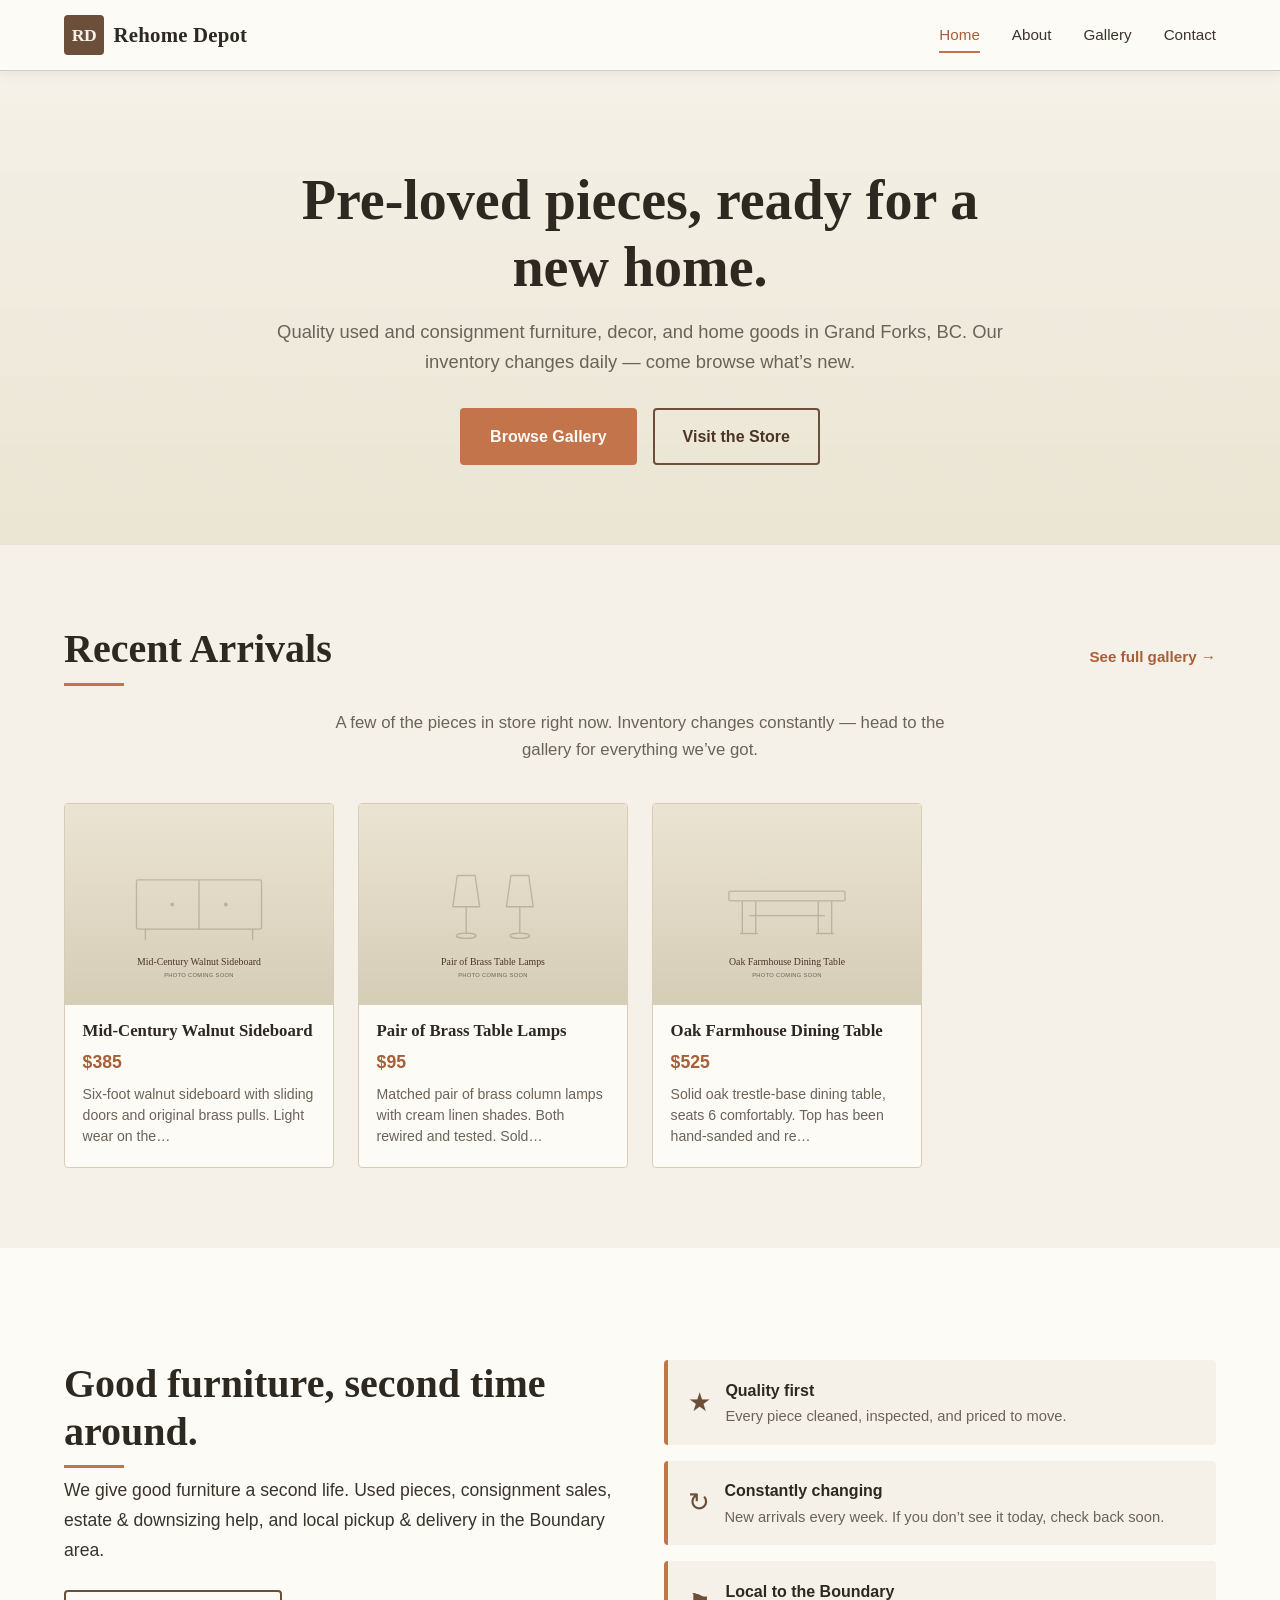
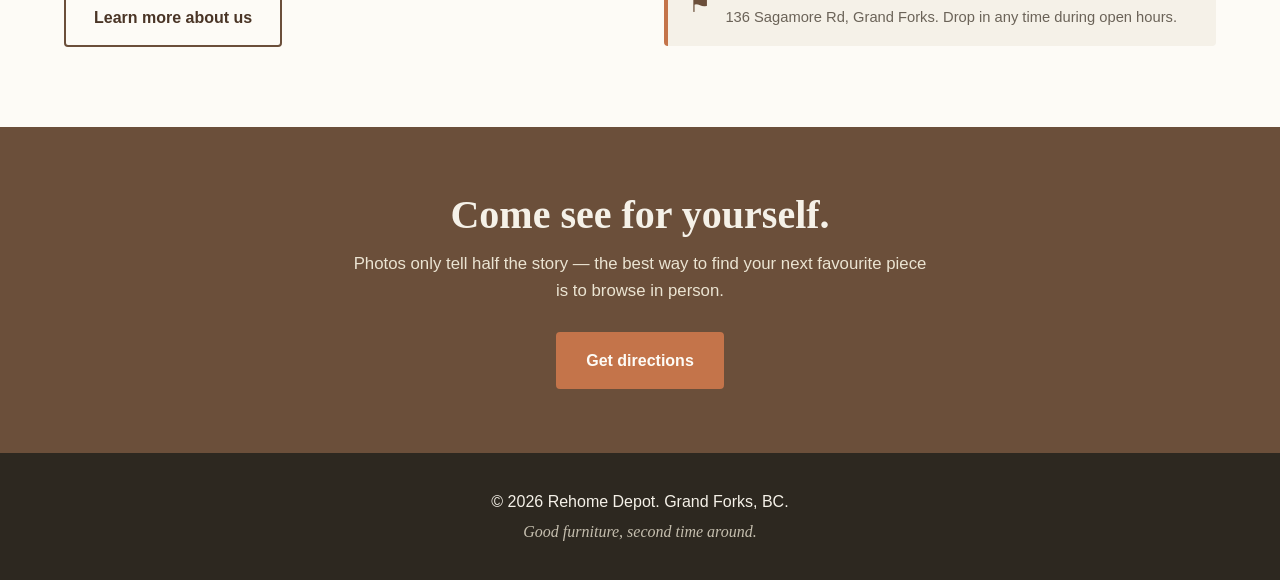
==== index.html @ f6e7d024 "Initial commit — Rehome Depot tenant website Static four-page site for a used and consignment furnit" ====
<!DOCTYPE html>
<html lang="en">
<head>
    <meta charset="UTF-8">
    <meta name="viewport" content="width=device-width, initial-scale=1.0">
    <title>Rehome Depot — Used & Consignment Furniture | Grand Forks, BC</title>
    <meta name="description" content="Quality used and consignment furniture, decor, and home goods in Grand Forks, BC. Browse our changing selection of pre-loved pieces.">
    <link rel="stylesheet" href="css/style.css">
</head>
<body>

<header class="site-header">
    <div class="container header-inner">
        <a href="index.html" class="logo">
            <span class="logo-mark">RD</span>
            <span class="logo-text">Rehome Depot</span>
        </a>
        <nav class="main-nav">
            <a href="index.html" class="active">Home</a>
            <a href="about.html">About</a>
            <a href="gallery.html">Gallery</a>
            <a href="contact.html">Contact</a>
        </nav>
        <button class="nav-toggle" aria-label="Open menu" aria-expanded="false">
            <span></span><span></span><span></span>
        </button>
    </div>
</header>

<section class="hero">
    <div class="container hero-inner">
        <h1>Pre-loved pieces, ready for a new home.</h1>
        <p class="hero-tagline">
            Quality used and consignment furniture, decor, and home goods in Grand Forks, BC.
            Our inventory changes daily &mdash; come browse what&rsquo;s new.
        </p>
        <div class="hero-actions">
            <a href="gallery.html" class="btn btn-primary">Browse Gallery</a>
            <a href="contact.html" class="btn btn-secondary">Visit the Store</a>
        </div>
    </div>
</section>

<section class="section section-featured">
    <div class="container">
        <div class="section-heading-row">
            <h2>Recent Arrivals</h2>
            <a href="gallery.html" class="link-cta">See full gallery &rarr;</a>
        </div>
        <p class="section-intro">
            A few of the pieces in store right now. Inventory changes constantly &mdash;
            head to the gallery for everything we&rsquo;ve got.
        </p>
        <div class="gallery-grid" id="featuredGrid">
            <p class="gallery-loading">Loading items&hellip;</p>
        </div>
    </div>
</section>

<section class="section section-about-teaser">
    <div class="container">
        <div class="teaser-grid">
            <div>
                <h2>Good furniture, second time around.</h2>
                <p class="lead">
                    We give good furniture a second life. Used pieces, consignment sales,
                    estate &amp; downsizing help, and local pickup &amp; delivery in the
                    Boundary area.
                </p>
                <a href="about.html" class="btn btn-secondary">Learn more about us</a>
            </div>
            <div class="teaser-stats">
                <div class="stat">
                    <span class="stat-icon" aria-hidden="true">&#9733;</span>
                    <strong>Quality first</strong>
                    <span>Every piece cleaned, inspected, and priced to move.</span>
                </div>
                <div class="stat">
                    <span class="stat-icon" aria-hidden="true">&#8635;</span>
                    <strong>Constantly changing</strong>
                    <span>New arrivals every week. If you don&rsquo;t see it today, check back soon.</span>
                </div>
                <div class="stat">
                    <span class="stat-icon" aria-hidden="true">&#9873;</span>
                    <strong>Local to the Boundary</strong>
                    <span>136 Sagamore Rd, Grand Forks. Drop in any time during open hours.</span>
                </div>
            </div>
        </div>
    </div>
</section>

<section class="section-cta">
    <div class="container cta-inner">
        <h2>Come see for yourself.</h2>
        <p>Photos only tell half the story &mdash; the best way to find your next favourite piece is to browse in person.</p>
        <a href="contact.html" class="btn btn-primary">Get directions</a>
    </div>
</section>

<footer class="site-footer">
    <div class="container footer-inner">
        <p>&copy; <span id="footerYear"></span> Rehome Depot. Grand Forks, BC.</p>
        <p class="footer-tag">Good furniture, second time around.</p>
    </div>
</footer>

<div id="lightbox" class="lightbox" hidden>
    <button class="lightbox-close" aria-label="Close">&times;</button>
    <div class="lightbox-content">
        <img id="lightboxImage" src="" alt="">
        <div class="lightbox-info">
            <h3 id="lightboxTitle"></h3>
            <p id="lightboxPrice" class="lightbox-price"></p>
            <p id="lightboxDescription"></p>
            <p id="lightboxStatus" class="lightbox-status"></p>
        </div>
    </div>
</div>

<script src="data/inventory.js"></script>
<script src="js/gallery.js"></script>
</body>
</html>
---- css/style.css ----
/* ============================================================
   Rehome Depot — Stylesheet
   Palette: warm cream, walnut, terracotta accent, deep charcoal
   ============================================================ */

:root {
    --cream: #f5f1e8;
    --cream-dark: #ebe4d2;
    --walnut: #6b4f3a;
    --walnut-dark: #4a3526;
    --terracotta: #c4744a;
    --terracotta-dark: #a85f37;
    --charcoal: #2d2820;
    --text: #3a342a;
    --text-muted: #6b6358;
    --border: #d6cdb7;
    --white: #fdfbf6;
    --shadow: 0 2px 12px rgba(45, 40, 32, 0.08);
    --shadow-lg: 0 8px 28px rgba(45, 40, 32, 0.16);
    --radius: 4px;
    --max-width: 1200px;
}

*, *::before, *::after {
    box-sizing: border-box;
}

html {
    scroll-behavior: smooth;
}

body {
    margin: 0;
    font-family: -apple-system, BlinkMacSystemFont, "Segoe UI", Roboto, sans-serif;
    font-size: 16px;
    line-height: 1.6;
    color: var(--text);
    background: var(--cream);
}

h1, h2, h3 {
    font-family: Georgia, "Times New Roman", serif;
    color: var(--charcoal);
    line-height: 1.2;
    margin: 0 0 0.6em;
}

h1 { font-size: clamp(2rem, 5vw, 3.5rem); font-weight: 700; }
h2 { font-size: clamp(1.75rem, 3.5vw, 2.5rem); font-weight: 700; margin-bottom: 1rem; }
h3 { font-size: 1.25rem; font-weight: 600; }

p { margin: 0 0 1rem; }

a { color: var(--terracotta-dark); text-decoration: none; transition: color 0.2s; }
a:hover { color: var(--walnut-dark); }

.container {
    max-width: var(--max-width);
    margin: 0 auto;
    padding: 0 1.5rem;
}

/* -------------------- Header -------------------- */

.site-header {
    position: sticky;
    top: 0;
    z-index: 100;
    background: var(--white);
    border-bottom: 1px solid var(--border);
    box-shadow: var(--shadow);
}

.header-inner {
    display: flex;
    align-items: center;
    justify-content: space-between;
    height: 70px;
}

.logo {
    display: flex;
    align-items: center;
    gap: 0.6rem;
    font-weight: 700;
    color: var(--charcoal);
}

.logo:hover { color: var(--charcoal); }

.logo-mark {
    display: inline-flex;
    align-items: center;
    justify-content: center;
    width: 40px;
    height: 40px;
    background: var(--walnut);
    color: var(--cream);
    border-radius: var(--radius);
    font-family: Georgia, serif;
    font-size: 1.1rem;
    letter-spacing: -0.02em;
}

.logo-text {
    font-family: Georgia, serif;
    font-size: 1.3rem;
    letter-spacing: 0.01em;
}

.main-nav {
    display: flex;
    gap: 2rem;
}

.main-nav a {
    color: var(--text);
    font-weight: 500;
    font-size: 0.95rem;
    position: relative;
    padding: 0.25rem 0;
}

.main-nav a:hover { color: var(--terracotta-dark); }

.main-nav a::after {
    content: "";
    position: absolute;
    left: 0; right: 0; bottom: -2px;
    height: 2px;
    background: var(--terracotta);
    transform: scaleX(0);
    transition: transform 0.2s;
}

.main-nav a:hover::after { transform: scaleX(1); }

.main-nav a.active {
    color: var(--terracotta-dark);
}

.main-nav a.active::after {
    transform: scaleX(1);
}

.nav-toggle {
    display: none;
    flex-direction: column;
    gap: 5px;
    background: none;
    border: none;
    cursor: pointer;
    padding: 0.5rem;
}

.nav-toggle span {
    display: block;
    width: 24px;
    height: 2px;
    background: var(--charcoal);
    transition: 0.2s;
}

/* -------------------- Hero -------------------- */

.hero {
    padding: 6rem 0 5rem;
    background:
        linear-gradient(rgba(245, 241, 232, 0.92), rgba(235, 228, 210, 0.95)),
        repeating-linear-gradient(
            45deg,
            transparent,
            transparent 30px,
            rgba(107, 79, 58, 0.03) 30px,
            rgba(107, 79, 58, 0.03) 60px
        );
    text-align: center;
}

.hero-inner {
    max-width: 800px;
}

.hero h1 {
    margin-bottom: 1rem;
}

.hero-tagline {
    font-size: 1.15rem;
    color: var(--text-muted);
    margin-bottom: 2rem;
    line-height: 1.6;
}

.hero-actions {
    display: flex;
    gap: 1rem;
    justify-content: center;
    flex-wrap: wrap;
}

/* -------------------- Buttons -------------------- */

.btn {
    display: inline-block;
    padding: 0.85rem 1.75rem;
    border-radius: var(--radius);
    font-weight: 600;
    font-size: 1rem;
    text-decoration: none;
    transition: all 0.2s;
    border: 2px solid transparent;
    cursor: pointer;
}

.btn-primary {
    background: var(--terracotta);
    color: var(--white);
    border-color: var(--terracotta);
}

.btn-primary:hover {
    background: var(--terracotta-dark);
    border-color: var(--terracotta-dark);
    color: var(--white);
    transform: translateY(-1px);
    box-shadow: var(--shadow);
}

.btn-secondary {
    background: transparent;
    color: var(--walnut-dark);
    border-color: var(--walnut);
}

.btn-secondary:hover {
    background: var(--walnut);
    color: var(--cream);
}

/* -------------------- Page hero (non-home pages) -------------------- */

.page-hero {
    padding: 3.5rem 0 3rem;
    background:
        linear-gradient(rgba(245, 241, 232, 0.95), rgba(235, 228, 210, 0.95)),
        repeating-linear-gradient(
            45deg,
            transparent,
            transparent 30px,
            rgba(107, 79, 58, 0.03) 30px,
            rgba(107, 79, 58, 0.03) 60px
        );
    text-align: center;
    border-bottom: 1px solid var(--border);
}

.page-hero h1 {
    font-size: clamp(1.8rem, 4vw, 2.75rem);
    margin-bottom: 0.5rem;
}

.page-hero p {
    color: var(--text-muted);
    font-size: 1.05rem;
    margin: 0;
}

/* -------------------- Sections -------------------- */

.section {
    padding: 5rem 0;
}

.section-about { background: var(--white); }
.section-gallery { background: var(--cream); }
.section-contact { background: var(--white); }
.section-featured { background: var(--cream); }
.section-about-teaser { background: var(--white); }

.section h2 {
    text-align: center;
    margin-bottom: 0.5rem;
}

.section h2::after {
    content: "";
    display: block;
    width: 60px;
    height: 3px;
    background: var(--terracotta);
    margin: 0.75rem auto 0;
}

.section-intro {
    text-align: center;
    font-size: 1.05rem;
    color: var(--text-muted);
    max-width: 650px;
    margin: 1rem auto 2.5rem;
}

.section-heading-row {
    display: flex;
    align-items: baseline;
    justify-content: space-between;
    gap: 1rem;
    flex-wrap: wrap;
    margin-bottom: 0.25rem;
}

.section-heading-row h2 {
    margin: 0;
    text-align: left;
}

.section-heading-row h2::after {
    margin: 0.6rem 0 0;
}

.link-cta {
    color: var(--terracotta-dark);
    font-weight: 600;
    font-size: 0.95rem;
    white-space: nowrap;
}

.link-cta:hover {
    color: var(--walnut-dark);
}

/* -------------------- Featured (home) -------------------- */

.section-featured .section-intro {
    margin-top: 1.5rem;
}

/* -------------------- About teaser (home) -------------------- */

.teaser-grid {
    display: grid;
    grid-template-columns: 1fr 1fr;
    gap: 3rem;
    align-items: center;
    margin-top: 2rem;
}

.teaser-grid h2 {
    text-align: left;
}

.teaser-grid h2::after {
    margin: 0.6rem 0 0;
}

.teaser-grid .lead {
    font-size: 1.1rem;
    color: var(--text);
    line-height: 1.7;
    margin-bottom: 1.5rem;
}

.teaser-stats {
    display: grid;
    gap: 1rem;
}

.stat {
    background: var(--cream);
    border-left: 4px solid var(--terracotta);
    padding: 1.1rem 1.25rem;
    border-radius: var(--radius);
    display: grid;
    grid-template-columns: auto 1fr;
    grid-template-rows: auto auto;
    column-gap: 0.9rem;
    row-gap: 0.1rem;
    align-items: center;
}

.stat-icon {
    grid-row: 1 / 3;
    font-size: 1.6rem;
    color: var(--walnut);
    line-height: 1;
}

.stat strong {
    color: var(--charcoal);
    font-size: 1rem;
}

.stat span:not(.stat-icon) {
    color: var(--text-muted);
    font-size: 0.92rem;
    line-height: 1.5;
}

/* -------------------- CTA band (home) -------------------- */

.section-cta {
    background: var(--walnut);
    color: var(--cream);
    padding: 4rem 0;
    text-align: center;
}

.cta-inner h2 {
    color: var(--cream);
    margin-bottom: 0.75rem;
}

.cta-inner h2::after {
    background: var(--terracotta);
    margin: 0.75rem auto 0;
}

.cta-inner p {
    color: var(--cream-dark);
    font-size: 1.05rem;
    margin-bottom: 1.75rem;
    max-width: 580px;
    margin-left: auto;
    margin-right: auto;
}

/* -------------------- About-page CTA row -------------------- */

.about-cta {
    display: flex;
    gap: 1rem;
    justify-content: center;
    flex-wrap: wrap;
    margin-top: 3rem;
    padding-top: 2.5rem;
    border-top: 1px solid var(--border);
}

/* -------------------- Contact note -------------------- */

.contact-note {
    margin-top: 1.5rem;
    padding-top: 1.25rem;
    border-top: 1px solid var(--border);
    color: var(--text-muted);
    font-style: italic;
    font-size: 0.95rem;
}

/* -------------------- About -------------------- */

.about-grid {
    display: grid;
    grid-template-columns: 1fr 1fr;
    gap: 3rem;
    margin-top: 2.5rem;
    align-items: start;
}

.about-text .lead {
    font-size: 1.15rem;
    color: var(--charcoal);
    line-height: 1.7;
}

.services-list {
    background: var(--cream);
    border-left: 4px solid var(--terracotta);
    padding: 1.75rem 2rem;
    border-radius: var(--radius);
}

.services-list h3 {
    margin-top: 0;
    color: var(--walnut-dark);
}

.services-list ul {
    list-style: none;
    padding: 0;
    margin: 0;
}

.services-list li {
    padding: 0.75rem 0;
    border-bottom: 1px solid var(--border);
}

.services-list li:last-child { border-bottom: none; }

.services-list strong {
    display: block;
    color: var(--charcoal);
    margin-bottom: 0.2rem;
}

.services-list span {
    color: var(--text-muted);
    font-size: 0.93rem;
}

/* -------------------- Gallery -------------------- */

.gallery-filters {
    display: flex;
    gap: 0.5rem;
    justify-content: center;
    flex-wrap: wrap;
    margin-bottom: 2.5rem;
}

.filter-btn {
    padding: 0.5rem 1.25rem;
    background: transparent;
    border: 1px solid var(--border);
    border-radius: 999px;
    color: var(--text);
    font-size: 0.9rem;
    font-weight: 500;
    cursor: pointer;
    transition: all 0.2s;
}

.filter-btn:hover {
    border-color: var(--walnut);
    color: var(--walnut-dark);
}

.filter-btn.active {
    background: var(--walnut);
    border-color: var(--walnut);
    color: var(--cream);
}

.gallery-grid {
    display: grid;
    grid-template-columns: repeat(auto-fill, minmax(260px, 1fr));
    gap: 1.5rem;
}

.gallery-loading {
    text-align: center;
    color: var(--text-muted);
    padding: 3rem 0;
    grid-column: 1 / -1;
}

.gallery-empty {
    text-align: center;
    color: var(--text-muted);
    padding: 3rem 0;
    grid-column: 1 / -1;
    font-style: italic;
}

.gallery-card {
    background: var(--white);
    border: 1px solid var(--border);
    border-radius: var(--radius);
    overflow: hidden;
    transition: transform 0.2s, box-shadow 0.2s;
    cursor: pointer;
    display: flex;
    flex-direction: column;
}

.gallery-card:hover {
    transform: translateY(-4px);
    box-shadow: var(--shadow-lg);
}

.gallery-card-image {
    position: relative;
    aspect-ratio: 4 / 3;
    background: var(--cream-dark);
    overflow: hidden;
}

.gallery-card-image img {
    width: 100%;
    height: 100%;
    object-fit: cover;
    display: block;
    transition: transform 0.3s;
}

.gallery-card:hover .gallery-card-image img {
    transform: scale(1.04);
}

.gallery-badge {
    position: absolute;
    top: 0.75rem;
    right: 0.75rem;
    padding: 0.25rem 0.65rem;
    border-radius: var(--radius);
    font-size: 0.75rem;
    font-weight: 600;
    text-transform: uppercase;
    letter-spacing: 0.05em;
}

.gallery-badge.sold {
    background: var(--charcoal);
    color: var(--cream);
}

.gallery-badge.hold {
    background: var(--terracotta);
    color: var(--white);
}

.gallery-card-body {
    padding: 1rem 1.1rem 1.2rem;
    flex: 1;
    display: flex;
    flex-direction: column;
}

.gallery-card-title {
    font-family: Georgia, serif;
    font-weight: 600;
    color: var(--charcoal);
    margin: 0 0 0.4rem;
    font-size: 1.05rem;
}

.gallery-card-price {
    color: var(--terracotta-dark);
    font-weight: 700;
    font-size: 1.1rem;
    margin: 0 0 0.5rem;
}

.gallery-card-desc {
    color: var(--text-muted);
    font-size: 0.88rem;
    line-height: 1.5;
    margin: 0;
}

/* -------------------- Contact -------------------- */

.contact-grid {
    display: grid;
    grid-template-columns: 1fr 1.4fr;
    gap: 2.5rem;
    margin-top: 2.5rem;
    align-items: stretch;
}

.contact-info h3 {
    margin-top: 0;
    color: var(--walnut-dark);
    font-size: 1.4rem;
}

.contact-line {
    margin-bottom: 1.25rem;
    line-height: 1.6;
}

.contact-line strong {
    color: var(--charcoal);
    font-size: 0.85rem;
    text-transform: uppercase;
    letter-spacing: 0.06em;
    display: block;
    margin-bottom: 0.2rem;
}

.contact-map {
    border-radius: var(--radius);
    overflow: hidden;
    border: 1px solid var(--border);
    min-height: 320px;
}

.contact-map iframe {
    width: 100%;
    height: 100%;
    min-height: 320px;
    border: 0;
    display: block;
}

/* -------------------- Footer -------------------- */

.site-footer {
    background: var(--charcoal);
    color: var(--cream);
    padding: 2rem 0;
    text-align: center;
}

.footer-inner p { margin: 0.25rem 0; }
.footer-tag {
    font-family: Georgia, serif;
    font-style: italic;
    color: var(--cream-dark);
    opacity: 0.8;
}

/* -------------------- Lightbox -------------------- */

.lightbox {
    position: fixed;
    inset: 0;
    background: rgba(45, 40, 32, 0.92);
    display: flex;
    align-items: center;
    justify-content: center;
    z-index: 1000;
    padding: 1.5rem;
}

.lightbox[hidden] { display: none; }

.lightbox-close {
    position: absolute;
    top: 1rem;
    right: 1.5rem;
    background: none;
    border: none;
    color: var(--cream);
    font-size: 2.5rem;
    cursor: pointer;
    line-height: 1;
    padding: 0;
}

.lightbox-content {
    background: var(--white);
    border-radius: var(--radius);
    max-width: 900px;
    width: 100%;
    max-height: 90vh;
    overflow: auto;
    display: grid;
    grid-template-columns: 1.4fr 1fr;
}

.lightbox-content img {
    width: 100%;
    height: 100%;
    object-fit: cover;
    background: var(--cream-dark);
    min-height: 300px;
}

.lightbox-info {
    padding: 2rem;
}

.lightbox-info h3 {
    margin-top: 0;
    font-size: 1.5rem;
}

.lightbox-price {
    color: var(--terracotta-dark);
    font-size: 1.4rem;
    font-weight: 700;
    margin: 0 0 1rem;
}

.lightbox-status {
    margin-top: 1rem;
    padding: 0.5rem 0.8rem;
    border-radius: var(--radius);
    font-weight: 600;
    font-size: 0.9rem;
}

.lightbox-status.sold {
    background: var(--charcoal);
    color: var(--cream);
}

.lightbox-status.hold {
    background: var(--terracotta);
    color: var(--white);
}

.lightbox-status.available {
    background: #d8e9d4;
    color: #3d5a35;
}

/* -------------------- Responsive -------------------- */

@media (max-width: 768px) {
    .nav-toggle { display: flex; }

    .main-nav {
        display: none;
        position: absolute;
        top: 70px;
        left: 0;
        right: 0;
        background: var(--white);
        flex-direction: column;
        gap: 0;
        padding: 1rem 1.5rem;
        border-bottom: 1px solid var(--border);
        box-shadow: var(--shadow);
    }

    .main-nav.open { display: flex; }

    .main-nav a {
        padding: 0.75rem 0;
        border-bottom: 1px solid var(--border);
    }

    .main-nav a:last-child { border-bottom: none; }

    .hero { padding: 4rem 0 3.5rem; }
    .section { padding: 3.5rem 0; }

    .about-grid,
    .contact-grid,
    .teaser-grid {
        grid-template-columns: 1fr;
        gap: 2rem;
    }

    .section-heading-row {
        flex-direction: column;
        align-items: flex-start;
        gap: 0.5rem;
    }

    .lightbox-content {
        grid-template-columns: 1fr;
    }

    .lightbox-content img {
        max-height: 50vh;
    }
}

@media (max-width: 480px) {
    .gallery-grid {
        grid-template-columns: 1fr;
    }

    .hero-actions {
        flex-direction: column;
        align-items: stretch;
    }

    .btn { text-align: center; }
}
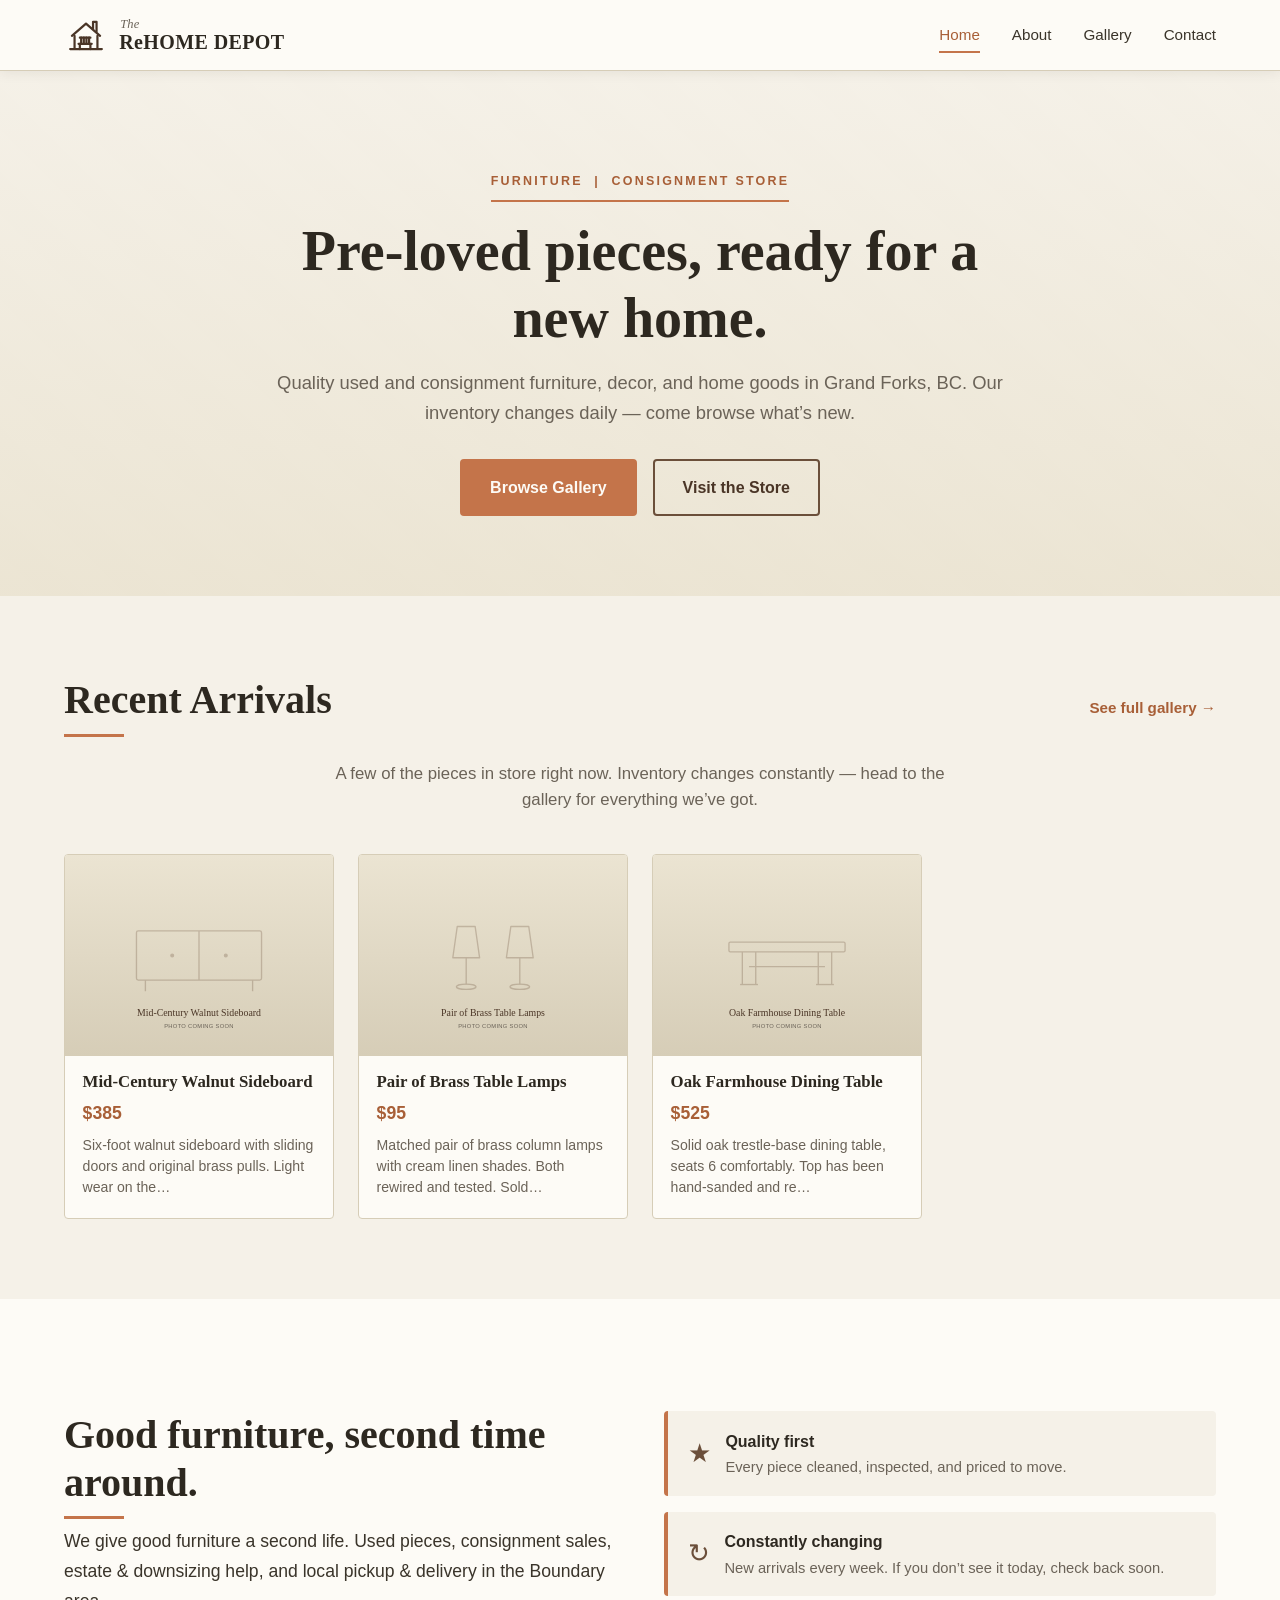
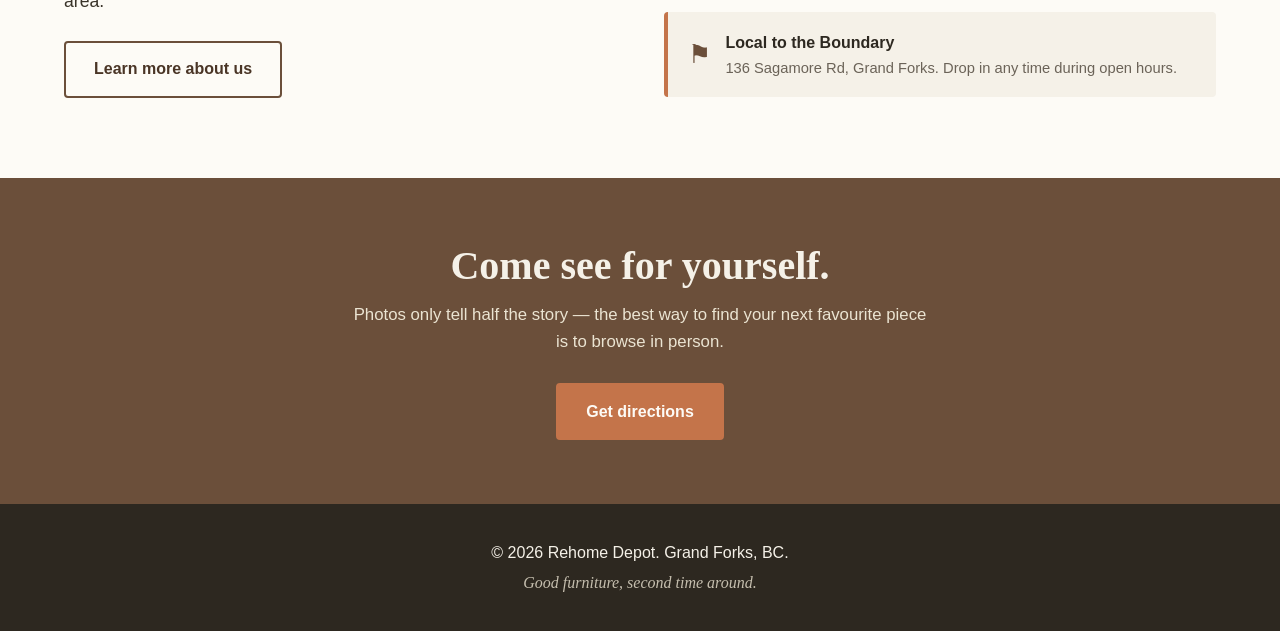
==== commit 150dca71: "Match the real storefront branding - Replace 'RD' monogram with line-art logo of the peaked-roof hou" ====
--- a/index.html
+++ b/index.html
@@ -3,8 +3,8 @@
 <head>
     <meta charset="UTF-8">
     <meta name="viewport" content="width=device-width, initial-scale=1.0">
-    <title>Rehome Depot — Used & Consignment Furniture | Grand Forks, BC</title>
-    <meta name="description" content="Quality used and consignment furniture, decor, and home goods in Grand Forks, BC. Browse our changing selection of pre-loved pieces.">
+    <title>The ReHome Depot — Furniture &amp; Consignment Store | Grand Forks, BC</title>
+    <meta name="description" content="The ReHome Depot — quality used and consignment furniture, decor, and home goods at 136 Sagamore Rd, Grand Forks, BC. Phone 250-808-9334.">
     <link rel="stylesheet" href="css/style.css">
 </head>
 <body>
@@ -12,8 +12,11 @@
 <header class="site-header">
     <div class="container header-inner">
         <a href="index.html" class="logo">
-            <span class="logo-mark">RD</span>
-            <span class="logo-text">Rehome Depot</span>
+            <span class="logo-mark"><img src="images/logo.svg" alt=""></span>
+            <span class="logo-wordmark">
+                <span class="logo-article">The</span>
+                <span class="logo-name">ReHOME DEPOT</span>
+            </span>
         </a>
         <nav class="main-nav">
             <a href="index.html" class="active">Home</a>
@@ -29,6 +32,7 @@
 
 <section class="hero">
     <div class="container hero-inner">
+        <span class="hero-eyebrow">Furniture &nbsp;|&nbsp; Consignment Store</span>
         <h1>Pre-loved pieces, ready for a new home.</h1>
         <p class="hero-tagline">
             Quality used and consignment furniture, decor, and home goods in Grand Forks, BC.
--- a/css/style.css
+++ b/css/style.css
@@ -81,7 +81,7 @@
 .logo {
     display: flex;
     align-items: center;
-    gap: 0.6rem;
+    gap: 0.7rem;
     font-weight: 700;
     color: var(--charcoal);
 }
@@ -92,20 +92,41 @@
     display: inline-flex;
     align-items: center;
     justify-content: center;
-    width: 40px;
-    height: 40px;
-    background: var(--walnut);
-    color: var(--cream);
-    border-radius: var(--radius);
-    font-family: Georgia, serif;
-    font-size: 1.1rem;
-    letter-spacing: -0.02em;
-}
-
-.logo-text {
-    font-family: Georgia, serif;
-    font-size: 1.3rem;
-    letter-spacing: 0.01em;
+    width: 44px;
+    height: 44px;
+    flex-shrink: 0;
+}
+
+.logo-mark img {
+    width: 100%;
+    height: 100%;
+    display: block;
+}
+
+.logo-wordmark {
+    display: flex;
+    flex-direction: column;
+    line-height: 1;
+}
+
+.logo-article {
+    font-family: Georgia, "Times New Roman", serif;
+    font-style: italic;
+    font-weight: 400;
+    font-size: 0.78rem;
+    color: var(--text-muted);
+    letter-spacing: 0.02em;
+    margin-bottom: 2px;
+    margin-left: 1px;
+}
+
+.logo-name {
+    font-family: Georgia, "Times New Roman", serif;
+    font-size: 1.25rem;
+    font-weight: 700;
+    letter-spacing: 0.02em;
+    color: var(--charcoal);
+    line-height: 1;
 }
 
 .main-nav {
@@ -183,6 +204,19 @@
 
 .hero h1 {
     margin-bottom: 1rem;
+}
+
+.hero-eyebrow,
+.page-hero-eyebrow {
+    display: inline-block;
+    font-size: 0.78rem;
+    font-weight: 600;
+    letter-spacing: 0.18em;
+    color: var(--terracotta-dark);
+    text-transform: uppercase;
+    margin-bottom: 1rem;
+    padding-bottom: 0.5rem;
+    border-bottom: 2px solid var(--terracotta);
 }
 
 .hero-tagline {
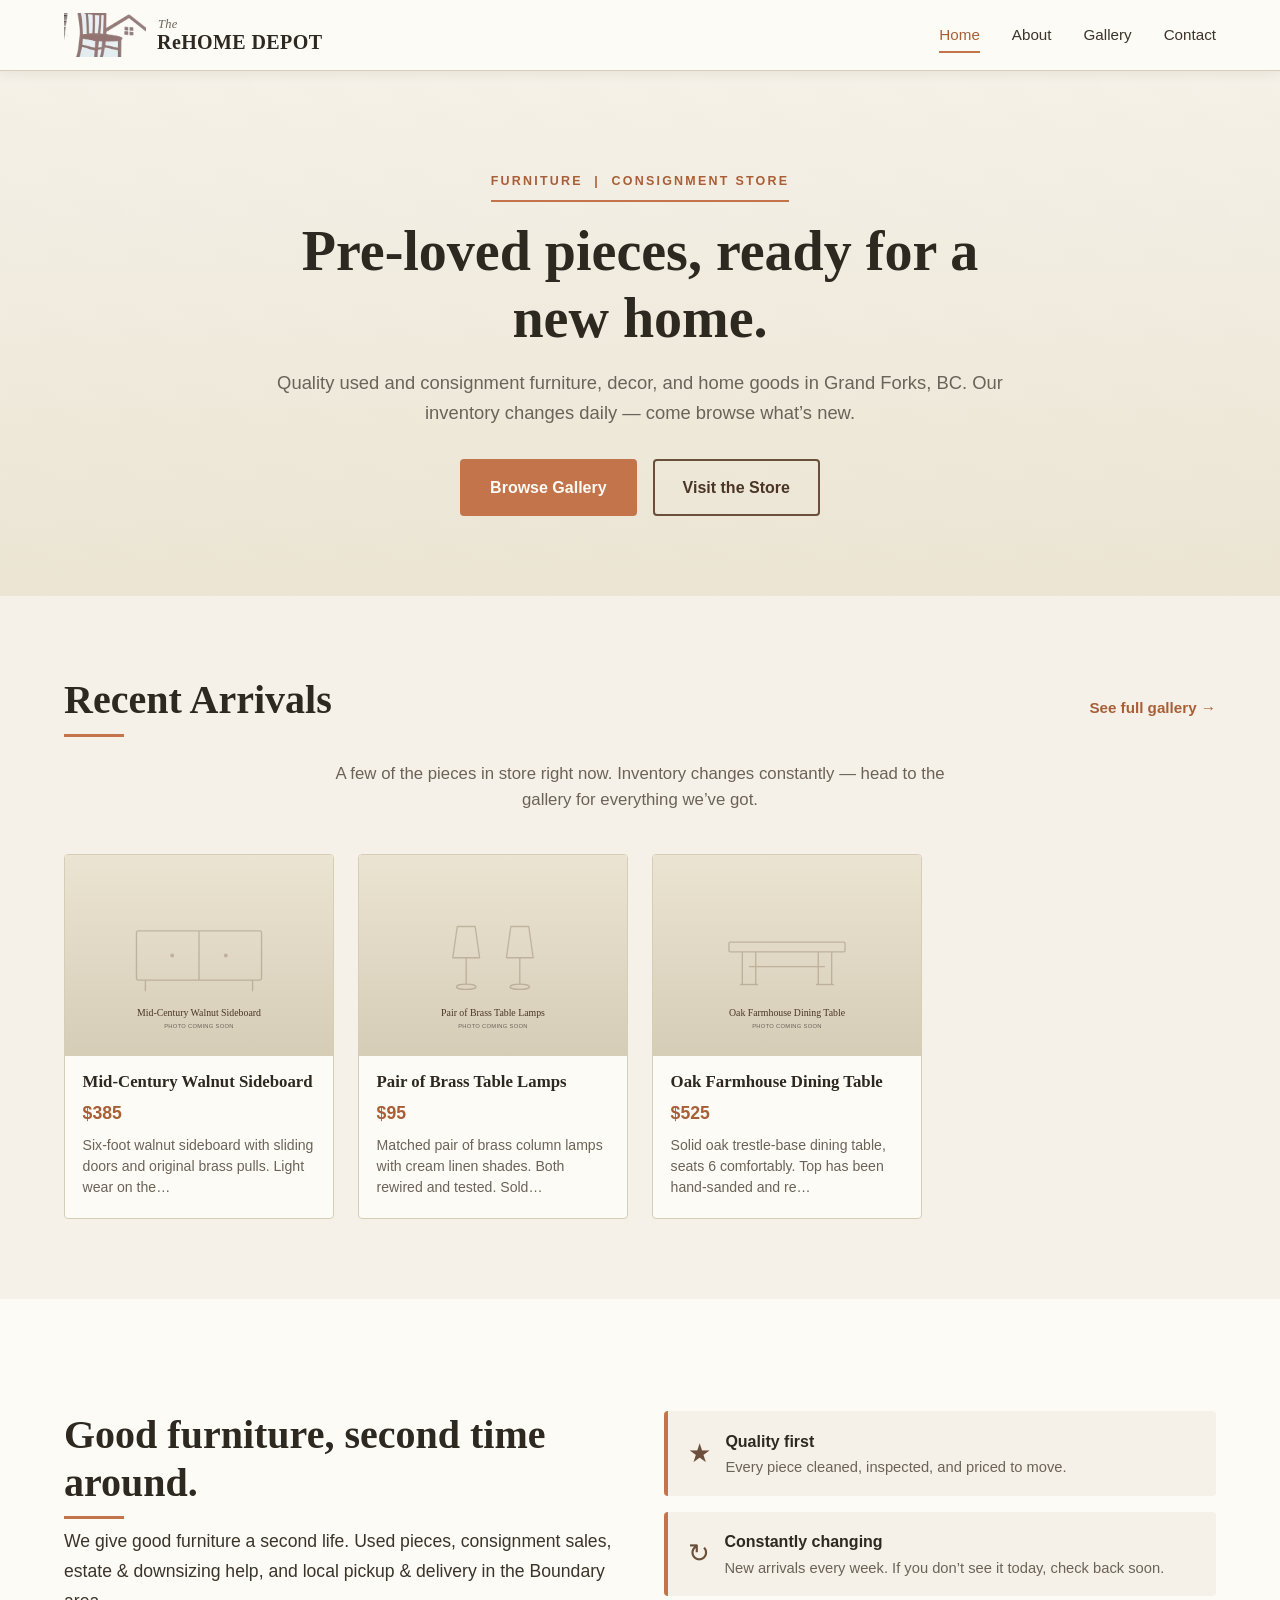
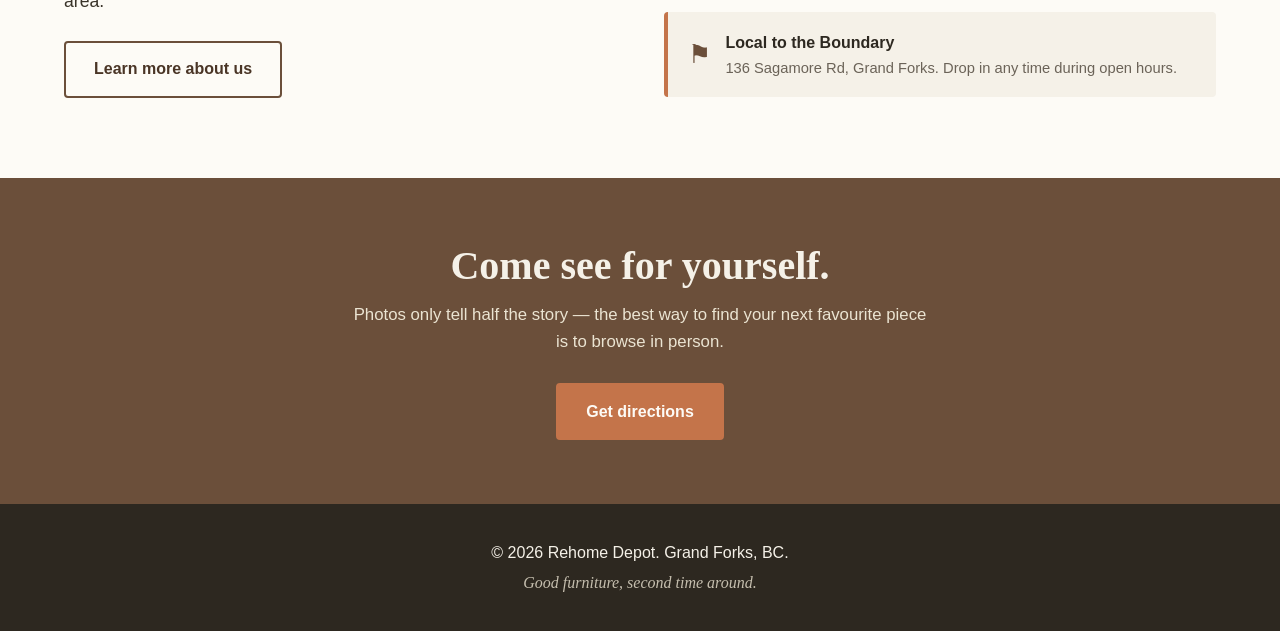
==== commit c29c6a9c: "Use the actual storefront logo, extracted from the sign photo Replaces the hand-drawn SVG approximat" ====
--- a/index.html
+++ b/index.html
@@ -12,7 +12,7 @@
 <header class="site-header">
     <div class="container header-inner">
         <a href="index.html" class="logo">
-            <span class="logo-mark"><img src="images/logo.svg" alt=""></span>
+            <span class="logo-mark"><img src="images/logo.png" alt=""></span>
             <span class="logo-wordmark">
                 <span class="logo-article">The</span>
                 <span class="logo-name">ReHOME DEPOT</span>
--- a/css/style.css
+++ b/css/style.css
@@ -92,14 +92,13 @@
     display: inline-flex;
     align-items: center;
     justify-content: center;
-    width: 44px;
     height: 44px;
     flex-shrink: 0;
 }
 
 .logo-mark img {
-    width: 100%;
     height: 100%;
+    width: auto;
     display: block;
 }
 
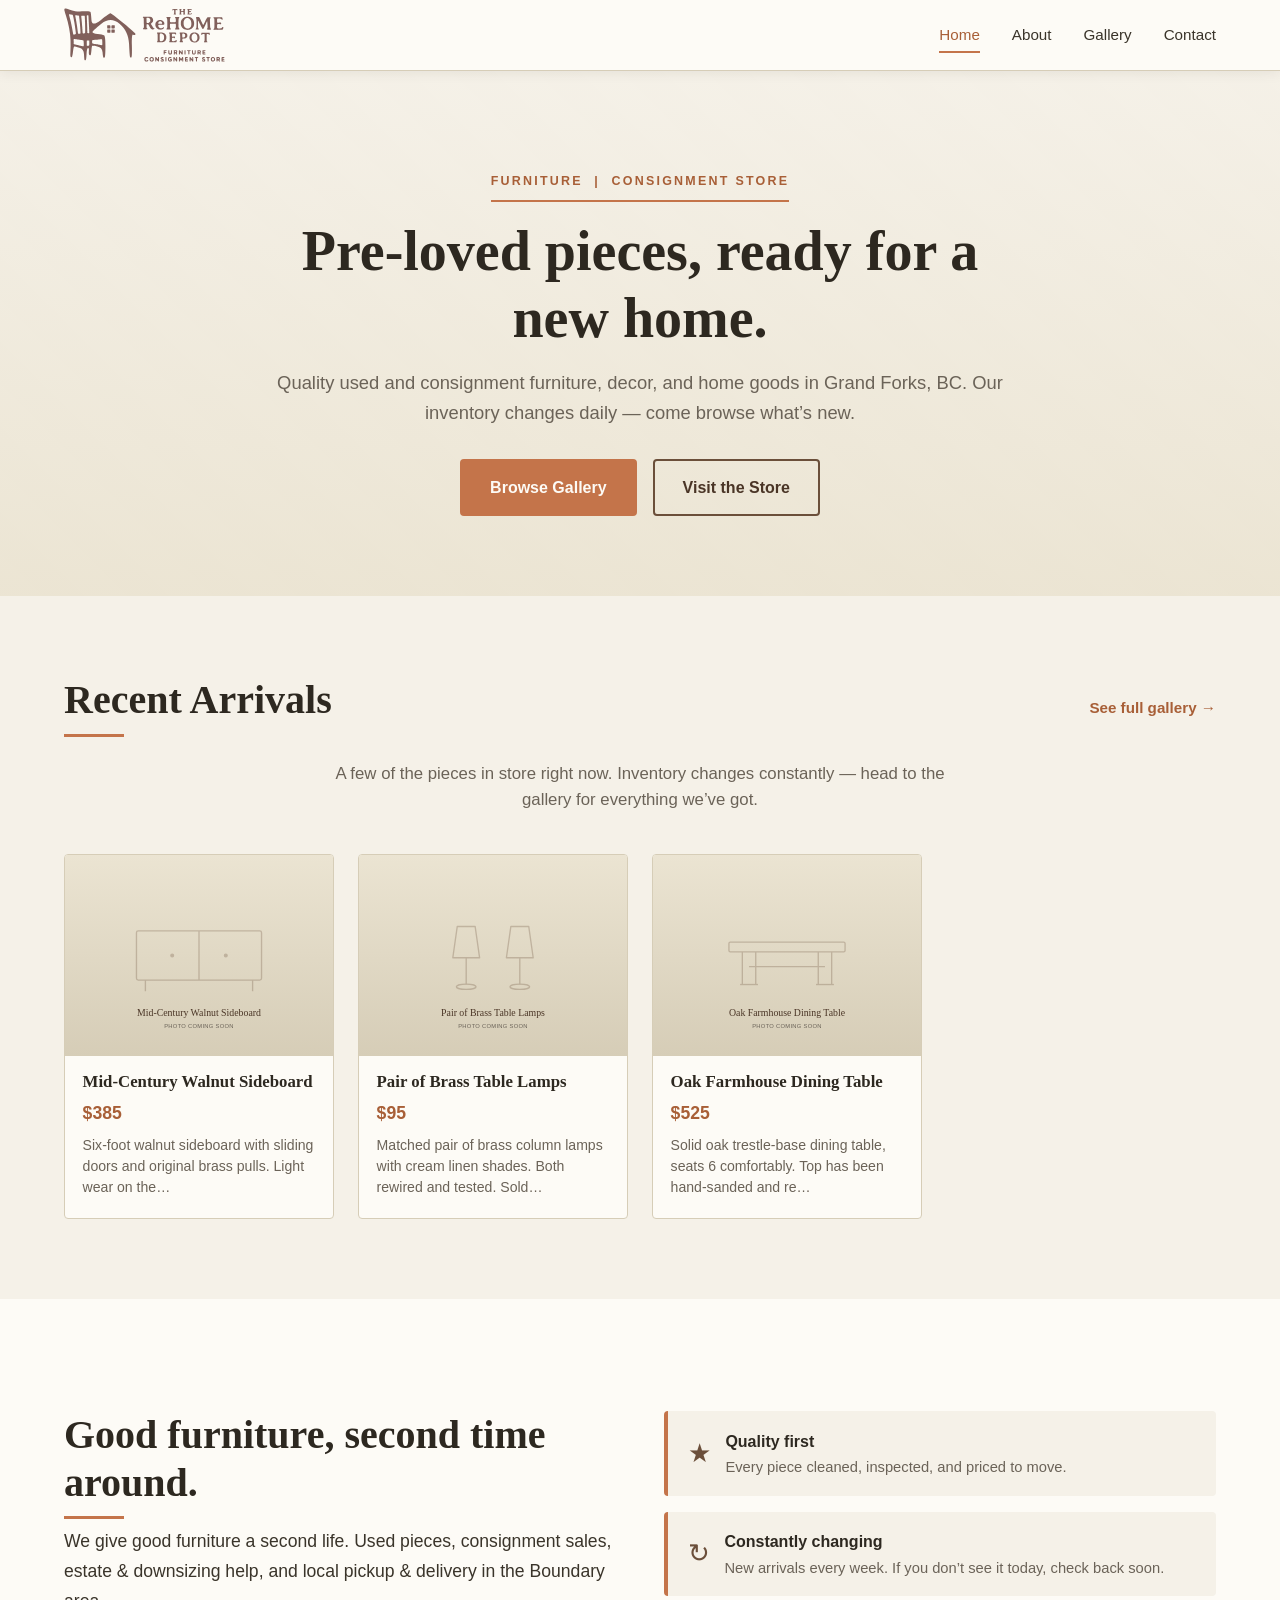
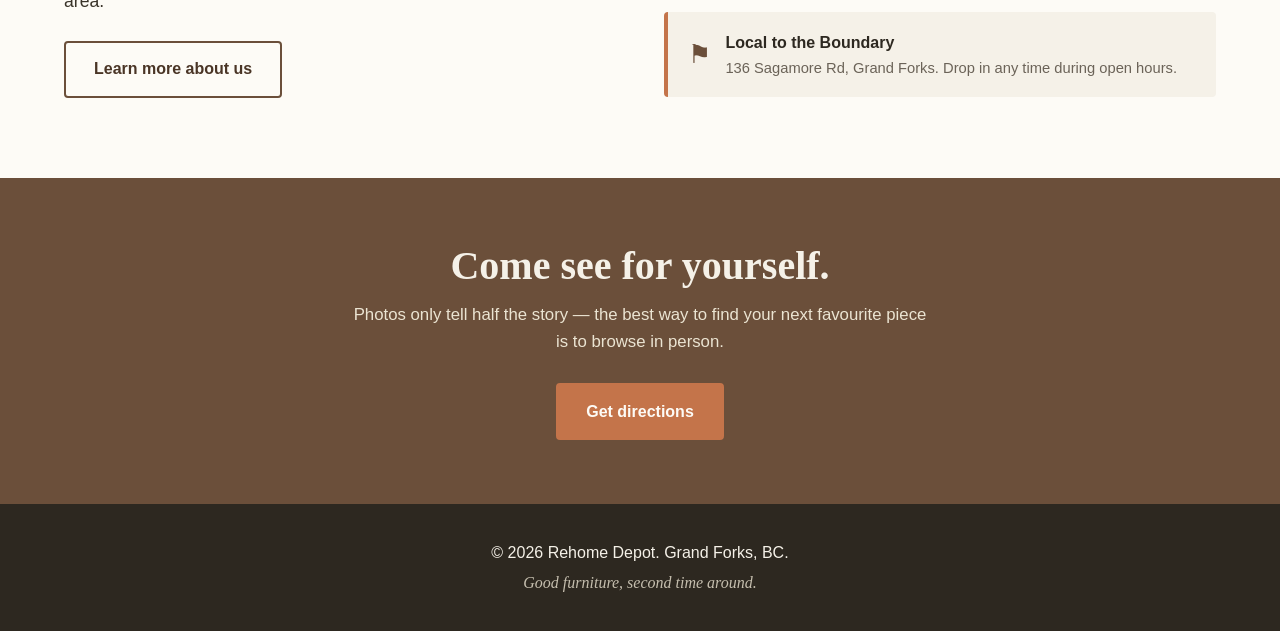
==== commit 6d15c875: "Use the tenant's vector brand mark for the logo Replaces the photo-extracted PNG with the clean vect" ====
--- a/index.html
+++ b/index.html
@@ -12,11 +12,7 @@
 <header class="site-header">
     <div class="container header-inner">
         <a href="index.html" class="logo">
-            <span class="logo-mark"><img src="images/logo.png" alt=""></span>
-            <span class="logo-wordmark">
-                <span class="logo-article">The</span>
-                <span class="logo-name">ReHOME DEPOT</span>
-            </span>
+            <img src="images/logo.svg" alt="The ReHome Depot" class="logo-image">
         </a>
         <nav class="main-nav">
             <a href="index.html" class="active">Home</a>
--- a/css/style.css
+++ b/css/style.css
@@ -79,53 +79,15 @@
 }
 
 .logo {
-    display: flex;
-    align-items: center;
-    gap: 0.7rem;
-    font-weight: 700;
-    color: var(--charcoal);
-}
-
-.logo:hover { color: var(--charcoal); }
-
-.logo-mark {
     display: inline-flex;
     align-items: center;
-    justify-content: center;
-    height: 44px;
     flex-shrink: 0;
 }
 
-.logo-mark img {
-    height: 100%;
+.logo-image {
+    height: 54px;
     width: auto;
     display: block;
-}
-
-.logo-wordmark {
-    display: flex;
-    flex-direction: column;
-    line-height: 1;
-}
-
-.logo-article {
-    font-family: Georgia, "Times New Roman", serif;
-    font-style: italic;
-    font-weight: 400;
-    font-size: 0.78rem;
-    color: var(--text-muted);
-    letter-spacing: 0.02em;
-    margin-bottom: 2px;
-    margin-left: 1px;
-}
-
-.logo-name {
-    font-family: Georgia, "Times New Roman", serif;
-    font-size: 1.25rem;
-    font-weight: 700;
-    letter-spacing: 0.02em;
-    color: var(--charcoal);
-    line-height: 1;
 }
 
 .main-nav {
